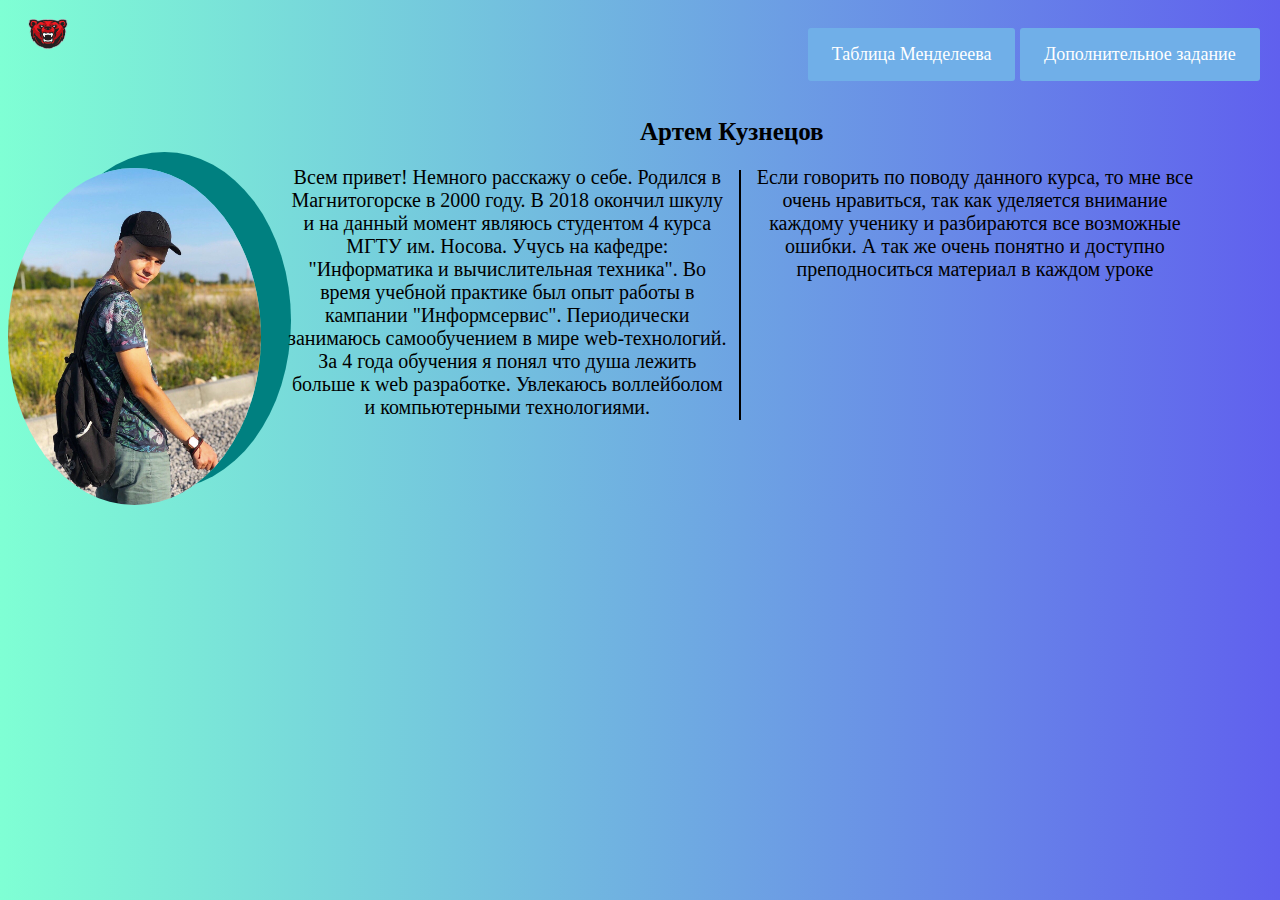
==== index.html @ e198f0fc "28.01.2022 homework" ====
<!doctype html>
<html lang="en">
<head>
    <link rel="stylesheet" href="style/style.css">
    <meta charset="UTF-8">
    <meta name="viewport"
          content="width=device-width, user-scalable=no, initial-scale=1.0, maximum-scale=1.0, minimum-scale=1.0">
    <meta http-equiv="X-UA-Compatible" content="ie=edge">
    <title>Document</title>
</head>
<body>
    <header>
        <img id="img1" src="images/logo1.png" alt="Лого">
        <div id="links">
            <a href="mendeleev.html" class="btn">Таблица Менделеева</a>
            <a href="dop_homework.html" class="btn">Дополнительное задание</a>
        </div>
    </header>
    <div class="main">
        <img id="img" src="images/jOP0dbKmH9s.jpg" width="20%" height="25%" alt="Фотография профиля">
        <div id="fio">Артем Кузнецов</div>
        <div id="about_me">Всем привет! Немного расскажу о себе. Родился в Магнитогорске в 2000 году. В 2018 окончил шкулу и на данный момент
            являюсь студентом 4 курса МГТУ им. Носова. Учусь на кафедре: "Информатика и вычислительная техника". Во время учебной практике был
            опыт работы в кампании "Информсервис". Периодически занимаюсь самообучением в мире web-технологий. За 4 года обучения я понял что душа
            лежить больше к web разработке. Увлекаюсь воллейболом и компьютерными технологиями.
        </div>
        <div class="vl"></div>
        <div id="about_courses">Если говорить по поводу данного курса, то мне все очень нравиться,
            так как уделяется внимание каждому ученику и разбираются все возможные ошибки. А так же очень понятно
            и доступно преподноситься материал в каждом уроке
        </div>
    </div>
</body>
</html>
---- style/style.css ----
body{
    background: linear-gradient(to right, aquamarine, #6060ee);
    font-family: "Roboto Light";
    font-size: large;
}
header{
    /*border: 3px solid blue;*/
    text-align: left;
    height: 90px;
}

.btn{
    display: inline-block;
    background: #70afe8;
    color: #fff;
    padding: 1rem 1.5rem;
    text-decoration: none;
    border-radius: 3px;
}

#links{
    display: inline;
    text-align: left;
    margin-left: 55%;
}

#image{
    display: inline;
    float: left;
    width: 25%;
    /*border: 1px solid black;*/
    /*height: 35%;*/
}

#fio{
    /*border: 3px solid green;*/
    /*display: inline-block;*/
    /*text-align: center;*/
    margin-bottom: 20px;
    font-size: 25px;
    margin-top: 20px;
    font-weight: 900;
    padding-left: 50%;

}

#about_me{
    display: inline;
    float: left;
    width: 35%;
    /*border: 3px solid orangered;*/
    margin-left: 2%;
    text-align: center;
    font-size: 20px;
    font-family: "Roboto Light";
}

#about_courses{
    /*border: 3px solid gray;*/
    display: inline;
    float: left;
    width: 35%;
    margin-left: 2%;
    text-align: center;
    font-size: 20px;
}

#img{
    float: left;
    margin-top: 50px;
    border-radius: 50%;
    box-shadow: 30px -16px teal;

}
#img1{
    width: 80px;
    display: inline;
    margin-right: 20px;
}

.vl{
    display: inline;
    border-left: 2px solid black;
    height: 250px;
    position: absolute;
    left: 58%;
    margin-left: -3px;
    top: 0;
    margin-top: 170px;
}
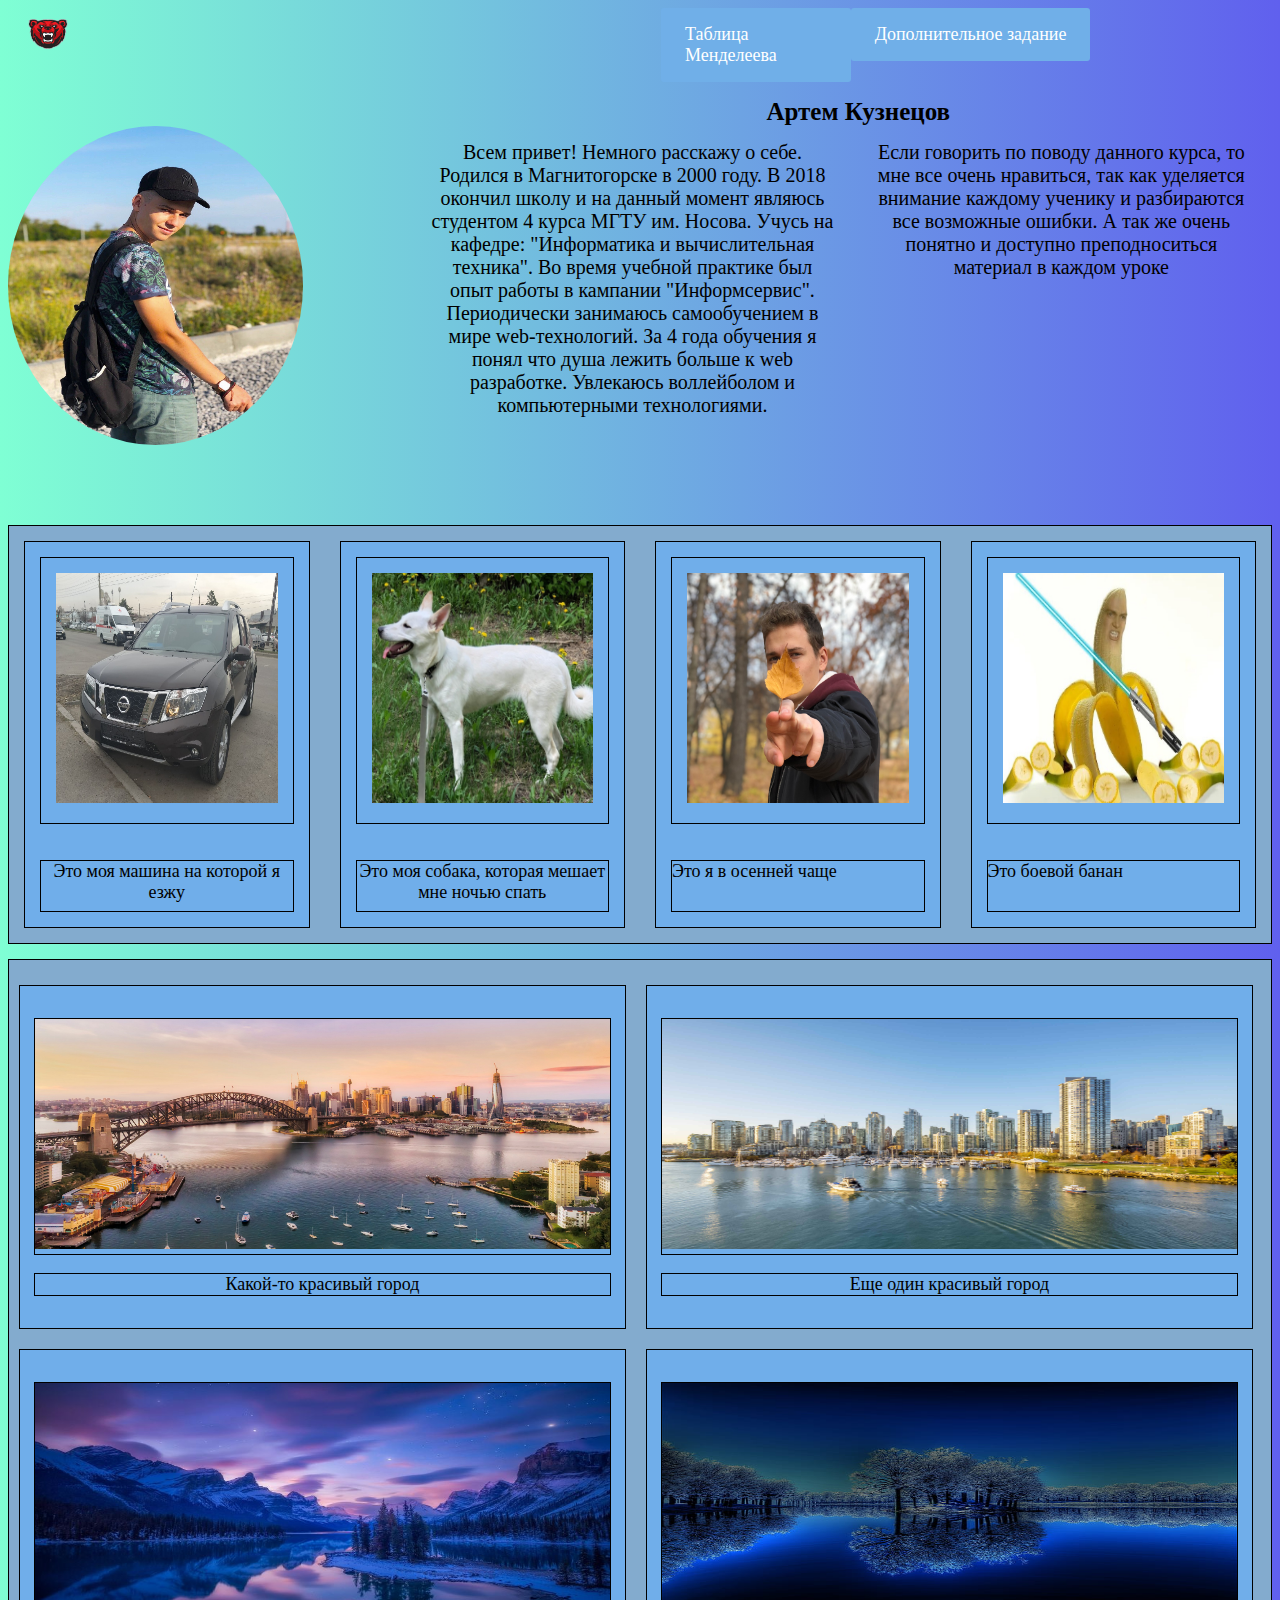
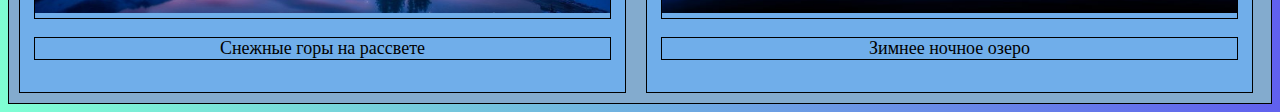
==== commit e5aa1213: "02.02.2022" ====
--- a/index.html
+++ b/index.html
@@ -1,4 +1,3 @@
-
 <!doctype html>
 <html lang="en">
 <head>
@@ -10,26 +9,75 @@
     <title>Document</title>
 </head>
 <body>
-    <header>
+<header>
+    <div class="header">
         <img id="img1" src="images/logo1.png" alt="Лого">
-        <div id="links">
-            <a href="mendeleev.html" class="btn">Таблица Менделеева</a>
-            <a href="dop_homework.html" class="btn">Дополнительное задание</a>
-        </div>
-    </header>
+        <div class="links"><a href="mendeleev.html" class="btn">Таблица Менделеева</a></div>
+        <div><a href="dop_homework.html" class="btn">Дополнительное задание</a></div>
+    </div>
+</header>
+<main>
+    <div class="fio"><b>Артем Кузнецов</b></div>
     <div class="main">
-        <img id="img" src="images/jOP0dbKmH9s.jpg" width="20%" height="25%" alt="Фотография профиля">
-        <div id="fio">Артем Кузнецов</div>
-        <div id="about_me">Всем привет! Немного расскажу о себе. Родился в Магнитогорске в 2000 году. В 2018 окончил шкулу и на данный момент
-            являюсь студентом 4 курса МГТУ им. Носова. Учусь на кафедре: "Информатика и вычислительная техника". Во время учебной практике был
-            опыт работы в кампании "Информсервис". Периодически занимаюсь самообучением в мире web-технологий. За 4 года обучения я понял что душа
+        <div><img id="img" src="images/jOP0dbKmH9s.jpg" width="70%" height="80%" alt="Фотография профиля"></div>
+        <div class="about_me">Всем привет! Немного расскажу о себе. Родился в Магнитогорске в 2000 году. В 2018 окончил
+            шкoлу и на данный момент
+            являюсь студентом 4 курса МГТУ им. Носова. Учусь на кафедре: "Информатика и вычислительная техника". Во
+            время учебной практике был
+            опыт работы в кампании "Информсервис". Периодически занимаюсь самообучением в мире web-технологий. За 4
+            года обучения я понял что душа
             лежить больше к web разработке. Увлекаюсь воллейболом и компьютерными технологиями.
         </div>
-        <div class="vl"></div>
-        <div id="about_courses">Если говорить по поводу данного курса, то мне все очень нравиться,
+        <div class="about_courses">Если говорить по поводу данного курса, то мне все очень нравиться,
             так как уделяется внимание каждому ученику и разбираются все возможные ошибки. А так же очень понятно
             и доступно преподноситься материал в каждом уроке
         </div>
     </div>
+
+    <div class="grid">
+        <div class="div1">
+            <div class="photo div1"><img src="images/car.jpg" height="230px" width="100%" alt="Картинка"></div>
+            <br>
+            <div class="opisanie div1">Это моя машина на которой я езжу</div>
+        </div>
+        <div class="div1">
+            <div class="photo div1"><img src="images/dog.jpg" height="230px" width="100%" alt="Картинка"></div>
+            <br>
+            <div class="opisanie div1">Это моя собака, которая мешает мне ночью спать</div>
+        </div>
+        <div class="div1">
+            <div class="photo div1"><img src="images/its_me.jpg" height="230px" width="100%" alt="Картинка"></div>
+            <br>
+            <div class="opisanie div1">Это я в осенней чаще</div>
+        </div>
+        <div class="div1">
+            <div class="photo div1"><img src="images/baban.jpg" height="230px" width="100%" alt="Картинка"></div>
+            <br>
+            <div class="opisanie div1">Это боевой банан</div>
+        </div>
+    </div>
+
+    <div class="container1">
+        <div class="item">
+            <p style="border: 1px solid black"><img src="images/sity.jpg" height="230px" width="100%" alt="Картинка">
+            </p>
+            <p style="border: 1px solid black">Какой-то красивый город</p>
+        </div>
+        <div class="item">
+            <p style="border: 1px solid black"><img src="images/88.jpg" width="100%" height="230px" alt="Картинка"></p>
+            <p style="border: 1px solid black">Еще один красивый город</p>
+        </div>
+        <div class="item">
+            <p style="border: 1px solid black"><img src="images/mountain.jpg" width="100%" height="230px"
+                                                    alt="Картинка"></p>
+            <p style="border: 1px solid black">Снежные горы на рассвете</p>
+        </div>
+        <div class="item">
+            <p style="border: 1px solid black"><img src="images/lake.jpg" width="100%" height="230px" alt="Картинка">
+            </p>
+            <p style="border: 1px solid black">Зимнее ночное озеро</p>
+        </div>
+    </div>
+</main>
 </body>
 </html>--- a/style/style.css
+++ b/style/style.css
@@ -9,6 +9,12 @@
     height: 90px;
 }
 
+#img1{
+    width: 80px;
+    display: inline;
+    margin-right: 20px;
+}
+
 .btn{
     display: inline-block;
     background: #70afe8;
@@ -18,73 +24,105 @@
     border-radius: 3px;
 }
 
-#links{
+.header{
+    display: grid;
+    grid-template-columns: 1fr 1fr 1fr;
+}
+
+.links{
     display: inline;
     text-align: left;
     margin-left: 55%;
+    float: right;
 }
 
-#image{
-    display: inline;
-    float: left;
-    width: 25%;
-    /*border: 1px solid black;*/
-    /*height: 35%;*/
+.grid {
+    border: 1px solid black;
+    display: grid;
+    grid-template-columns: 1fr 1fr 1fr 1fr;
+    background-color: #83abce;
 }
 
-#fio{
-    /*border: 3px solid green;*/
-    /*display: inline-block;*/
-    /*text-align: center;*/
-    margin-bottom: 20px;
-    font-size: 25px;
-    margin-top: 20px;
-    font-weight: 900;
-    padding-left: 50%;
-
+.div1 {
+    margin: 15px;
+    border: 1px solid black;
+    background-color: #70aeea;
 }
 
-#about_me{
-    display: inline;
-    float: left;
-    width: 35%;
-    /*border: 3px solid orangered;*/
-    margin-left: 2%;
+.photo {
+    height: auto;
+    padding: 15px;
+    margin-bottom: 0;
+}
+
+.opisanie {
+    text-align: center;
+    height: 50px;
+    display: flex;
+}
+
+.container1 {
+
+    padding-top: 15px;
+    display: flex;
+    border: 1px solid #000;
+    background-color: #83abce;
+    flex-direction: row; /* change this to row instead of 'column' */
+    flex-wrap: wrap; /* added flex-wrap */
+    margin-top: 15px;
+}
+
+.item {
+    padding: 14px;
+    box-sizing: border-box; /* I added */
+    margin: 10px;
+    background-color: #70aeea;
+    width: 100%; /* I added */
+    border: 1px solid black;
+    text-align: center;
+}
+
+.item:nth-child(1) {
+    width: calc(50% - 24px);
+}
+
+.item:nth-child(2) {
+    width: calc(50% - 24px);
+}
+
+.item:nth-child(3) {
+    width: calc(50% - 24px);
+}
+
+.item:nth-child(4) {
+    width: calc(50% - 24px);
+}
+
+.main{
+    display: grid;
+    grid-template-columns: 1fr 1fr 1fr;
+}
+
+.about_me{
     text-align: center;
     font-size: 20px;
-    font-family: "Roboto Light";
+    margin-top: 15px;
+    margin-right: 15px;
 }
 
-#about_courses{
-    /*border: 3px solid gray;*/
-    display: inline;
-    float: left;
-    width: 35%;
-    margin-left: 2%;
+.about_courses{
     text-align: center;
     font-size: 20px;
+    margin-top: 15px;
+    margin-left: 15px;
+    margin-right: 15px;
+}
+
+.fio{
+    margin-left: 60%;
+    font-size: 25px;
 }
 
 #img{
-    float: left;
-    margin-top: 50px;
     border-radius: 50%;
-    box-shadow: 30px -16px teal;
-
 }
-#img1{
-    width: 80px;
-    display: inline;
-    margin-right: 20px;
-}
-
-.vl{
-    display: inline;
-    border-left: 2px solid black;
-    height: 250px;
-    position: absolute;
-    left: 58%;
-    margin-left: -3px;
-    top: 0;
-    margin-top: 170px;
-}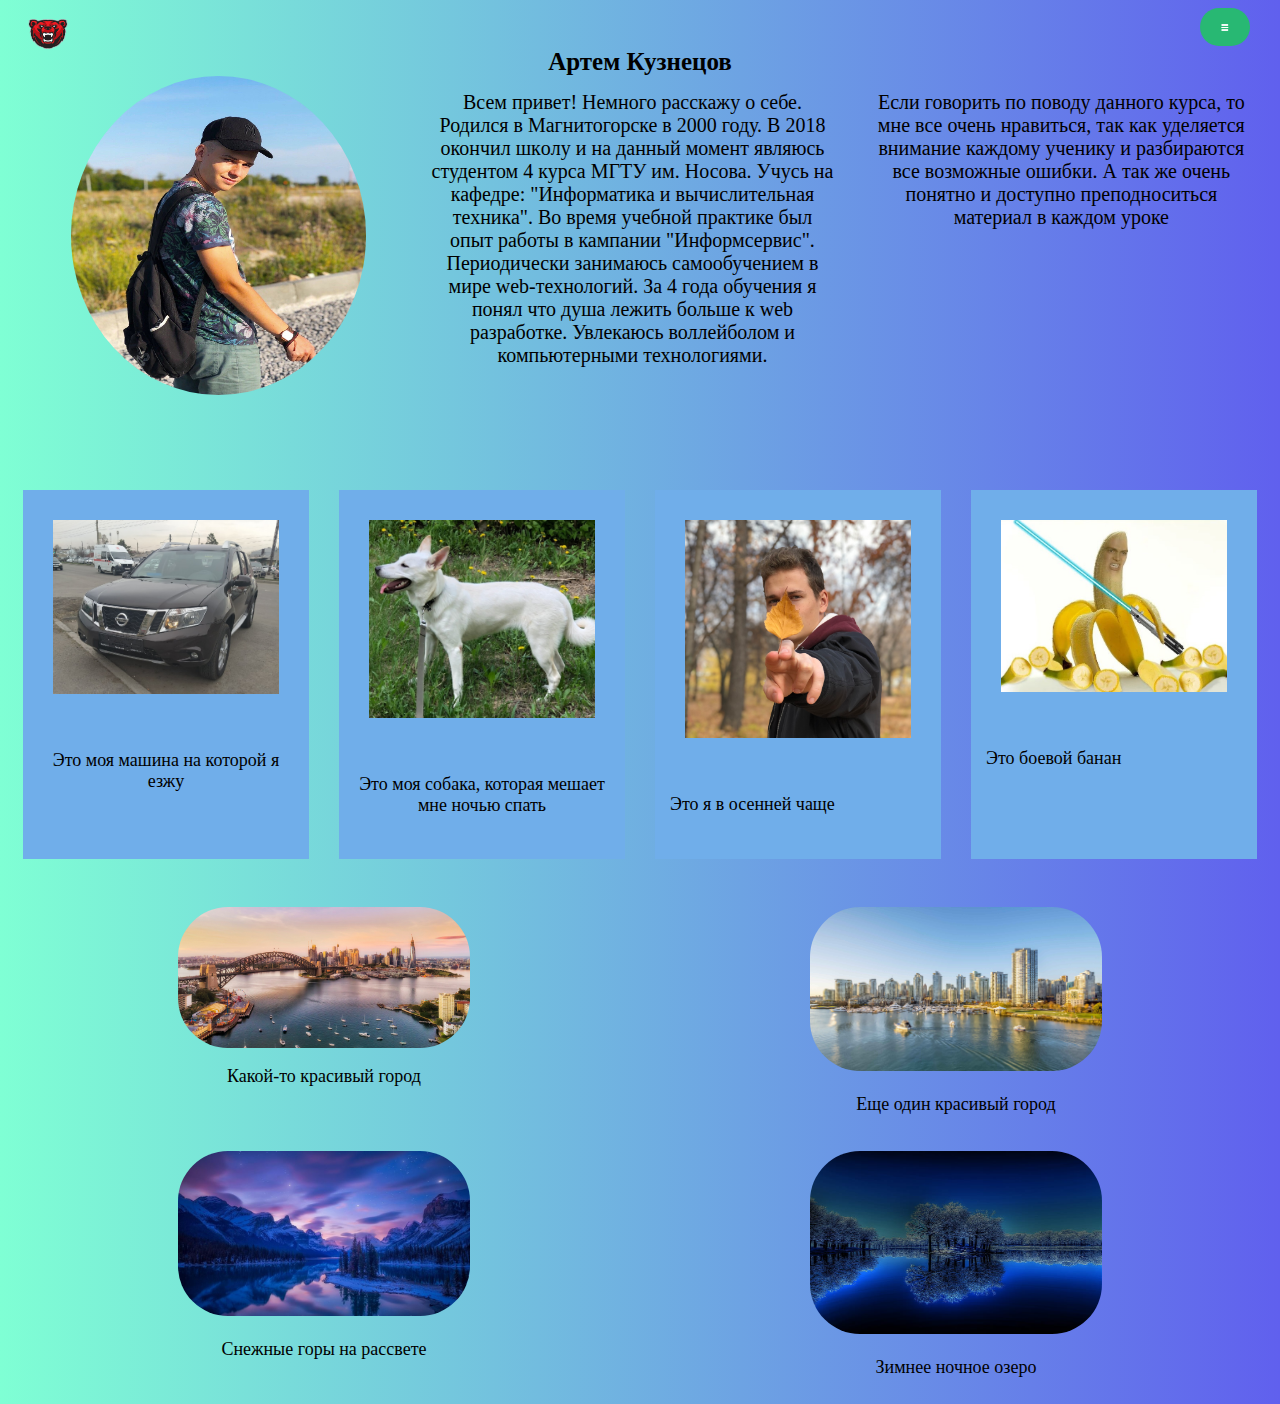
==== commit c4b4da64: "04.02.2022" ====
--- a/index.html
+++ b/index.html
@@ -12,14 +12,24 @@
 <header>
     <div class="header">
         <img id="img1" src="images/logo1.png" alt="Лого">
-        <div class="links"><a href="mendeleev.html" class="btn">Таблица Менделеева</a></div>
-        <div><a href="dop_homework.html" class="btn">Дополнительное задание</a></div>
+        <!--<div class="links"><a href="mendeleev.html" class="btn">Таблица Менделеева</a></div>
+        <div><a href="dop_homework.html" class="btn">Дополнительное задание</a></div>-->
+        <nav class="nav">
+            <ul class="topmenu">
+                <li style="width: 50px"><a style="width: 50px" href="" class="down"><img align="left" style="border-radius: 25px" width="100%" src="images/awesome_burger.gif"  alt="Меню"></a>
+                    <ul class="submenu">
+                        <li><a href="mendeleev.html">Менделеев</a></li>
+                        <li><a href="dop_homework.html">Доп. задание</a></li>
+                    </ul>
+                </li>
+            </ul>
+        </nav>
     </div>
 </header>
 <main>
     <div class="fio"><b>Артем Кузнецов</b></div>
     <div class="main">
-        <div><img id="img" src="images/jOP0dbKmH9s.jpg" width="70%" height="80%" alt="Фотография профиля"></div>
+        <div align="center"><img id="img" src="images/jOP0dbKmH9s.jpg" width="70%" height="80%" alt="Фотография профиля"></div>
         <div class="about_me">Всем привет! Немного расскажу о себе. Родился в Магнитогорске в 2000 году. В 2018 окончил
             шкoлу и на данный момент
             являюсь студентом 4 курса МГТУ им. Носова. Учусь на кафедре: "Информатика и вычислительная техника". Во
@@ -36,22 +46,22 @@
 
     <div class="grid">
         <div class="div1">
-            <div class="photo div1"><img src="images/car.jpg" height="230px" width="100%" alt="Картинка"></div>
+            <div class="photo div1"><img src="images/car.jpg"  width="100%" alt="Картинка"></div>
             <br>
             <div class="opisanie div1">Это моя машина на которой я езжу</div>
         </div>
         <div class="div1">
-            <div class="photo div1"><img src="images/dog.jpg" height="230px" width="100%" alt="Картинка"></div>
+            <div class="photo div1"><img src="images/dog.jpg"  width="100%" alt="Картинка"></div>
             <br>
             <div class="opisanie div1">Это моя собака, которая мешает мне ночью спать</div>
         </div>
         <div class="div1">
-            <div class="photo div1"><img src="images/its_me.jpg" height="230px" width="100%" alt="Картинка"></div>
+            <div class="photo div1"><img src="images/its_me.jpg" width="100%" alt="Картинка"></div>
             <br>
             <div class="opisanie div1">Это я в осенней чаще</div>
         </div>
         <div class="div1">
-            <div class="photo div1"><img src="images/baban.jpg" height="230px" width="100%" alt="Картинка"></div>
+            <div class="photo div1"><img src="images/baban.jpg" width="100%" alt="Картинка"></div>
             <br>
             <div class="opisanie div1">Это боевой банан</div>
         </div>
@@ -59,23 +69,23 @@
 
     <div class="container1">
         <div class="item">
-            <p style="border: 1px solid black"><img src="images/sity.jpg" height="230px" width="100%" alt="Картинка">
+            <p><img align="center" style="border-radius: 50px" src="images/sity.jpg" width="100%" alt="Картинка">
             </p>
-            <p style="border: 1px solid black">Какой-то красивый город</p>
+            <p style="text-align: center">Какой-то красивый город</p>
         </div>
         <div class="item">
-            <p style="border: 1px solid black"><img src="images/88.jpg" width="100%" height="230px" alt="Картинка"></p>
-            <p style="border: 1px solid black">Еще один красивый город</p>
+            <p><img src="images/88.jpg" style="border-radius: 50px" width="100%" alt="Картинка"></p>
+            <p style="text-align: center">Еще один красивый город</p>
         </div>
         <div class="item">
-            <p style="border: 1px solid black"><img src="images/mountain.jpg" width="100%" height="230px"
-                                                    alt="Картинка"></p>
-            <p style="border: 1px solid black">Снежные горы на рассвете</p>
+            <p><img style="border-radius: 50px" src="images/mountain.jpg" width="100%"
+                    alt="Картинка"></p>
+            <p style="text-align: center">Снежные горы на рассвете</p>
         </div>
         <div class="item">
-            <p style="border: 1px solid black"><img src="images/lake.jpg" width="100%" height="230px" alt="Картинка">
+            <p><img style="border-radius: 50px" src="images/lake.jpg" width="100%" alt="Картинка">
             </p>
-            <p style="border: 1px solid black">Зимнее ночное озеро</p>
+            <p style="text-align: center">Зимнее ночное озеро</p>
         </div>
     </div>
 </main>
--- a/style/style.css
+++ b/style/style.css
@@ -6,7 +6,7 @@
 header{
     /*border: 3px solid blue;*/
     text-align: left;
-    height: 90px;
+    height: 40px;
 }
 
 #img1{
@@ -24,10 +24,10 @@
     border-radius: 3px;
 }
 
-.header{
-    display: grid;
-    grid-template-columns: 1fr 1fr 1fr;
-}
+/*.header{*/
+/*    display: grid;*/
+/*    grid-template-columns: 1fr 1fr 1fr;*/
+/*}*/
 
 .links{
     display: inline;
@@ -37,15 +37,15 @@
 }
 
 .grid {
-    border: 1px solid black;
+    /*border: 1px solid black;*/
     display: grid;
     grid-template-columns: 1fr 1fr 1fr 1fr;
-    background-color: #83abce;
+    /*background-color: #83abce;*/
 }
 
 .div1 {
     margin: 15px;
-    border: 1px solid black;
+    /*border: 1px solid black;*/
     background-color: #70aeea;
 }
 
@@ -62,24 +62,14 @@
 }
 
 .container1 {
-
     padding-top: 15px;
-    display: flex;
-    border: 1px solid #000;
-    background-color: #83abce;
-    flex-direction: row; /* change this to row instead of 'column' */
-    flex-wrap: wrap; /* added flex-wrap */
-    margin-top: 15px;
-}
-
-.item {
-    padding: 14px;
-    box-sizing: border-box; /* I added */
-    margin: 10px;
-    background-color: #70aeea;
-    width: 100%; /* I added */
-    border: 1px solid black;
-    text-align: center;
+    display: grid;
+    grid-template-columns: 1fr 1fr;
+    justify-items: center;
+}
+
+.item{
+    width: 45%;
 }
 
 .item:nth-child(1) {
@@ -119,10 +109,122 @@
 }
 
 .fio{
-    margin-left: 60%;
+    text-align: center;
     font-size: 25px;
 }
 
 #img{
     border-radius: 50%;
 }
+
+@media (max-width: 420px){
+    .grid {
+        grid-template-columns: 1fr;
+    }
+
+    .main{
+        grid-template-columns:1fr;
+    }
+
+    .container1{
+        grid-template-columns: 1fr;
+    }
+}
+
+
+
+@media (min-width: 420px) and (max-width: 900px){
+    .grid {
+        grid-template-columns: 1fr 1fr;
+    }
+
+    .main{
+        grid-template-columns:1fr;
+    }
+
+    .container1{
+        grid-template-columns: 1fr;
+    }
+}
+
+@media (min-width: 900px){
+    .grid {
+        grid-template-columns: 1fr 1fr 1fr 1fr;
+    }
+
+    .main{
+        grid-template-columns:1fr 1fr 1fr;
+    }
+
+    .container1{
+        grid-template-columns: 1fr 1fr;
+    }
+}
+
+.header{
+    display: grid;
+    grid-template-columns: 1fr 1fr;
+    height: 40px;
+}
+
+nav ul {
+    list-style: none;
+    margin: 0;
+    padding: 0;
+}
+nav a {
+    display: block;
+    text-decoration: none;
+    outline: none;
+}
+.topmenu {
+    backface-visibility: hidden;
+    background: rgba(255,255,255,.8);
+}
+.topmenu > li {
+    display: inline;
+    position: relative;
+}
+.topmenu > li > a {
+    font-family: 'Exo 2', sans-serif;
+    height: 70px;
+    line-height: 70px;
+
+    font-weight: bold;
+    color: #003559;
+    text-transform: uppercase;
+    /*transition: .4s ease-in-out;*/
+    text-align: left;
+}
+.down:after {
+
+    font-family: FontAwesome;
+}
+.topmenu li a:hover {color: #E6855F;}
+.submenu {
+    background: white;
+    left: 0;
+    visibility: hidden;
+    opacity: 0;
+    z-index: 5;
+    width: auto;
+    transform-origin: 0% 0%;
+}
+.topmenu > li:hover .submenu {
+    visibility: visible;
+    opacity: 1;
+}
+.submenu li a {
+    color: white;
+    font-size: 13px;
+    line-height: 36px;
+    /*padding: 0;*/
+    border-radius: 25px;
+    background-color: #1919b0;
+    width: auto;
+    text-align: center;
+}
+ul, li, nav{
+    display: inline;
+    margin-left: auto;
+}
